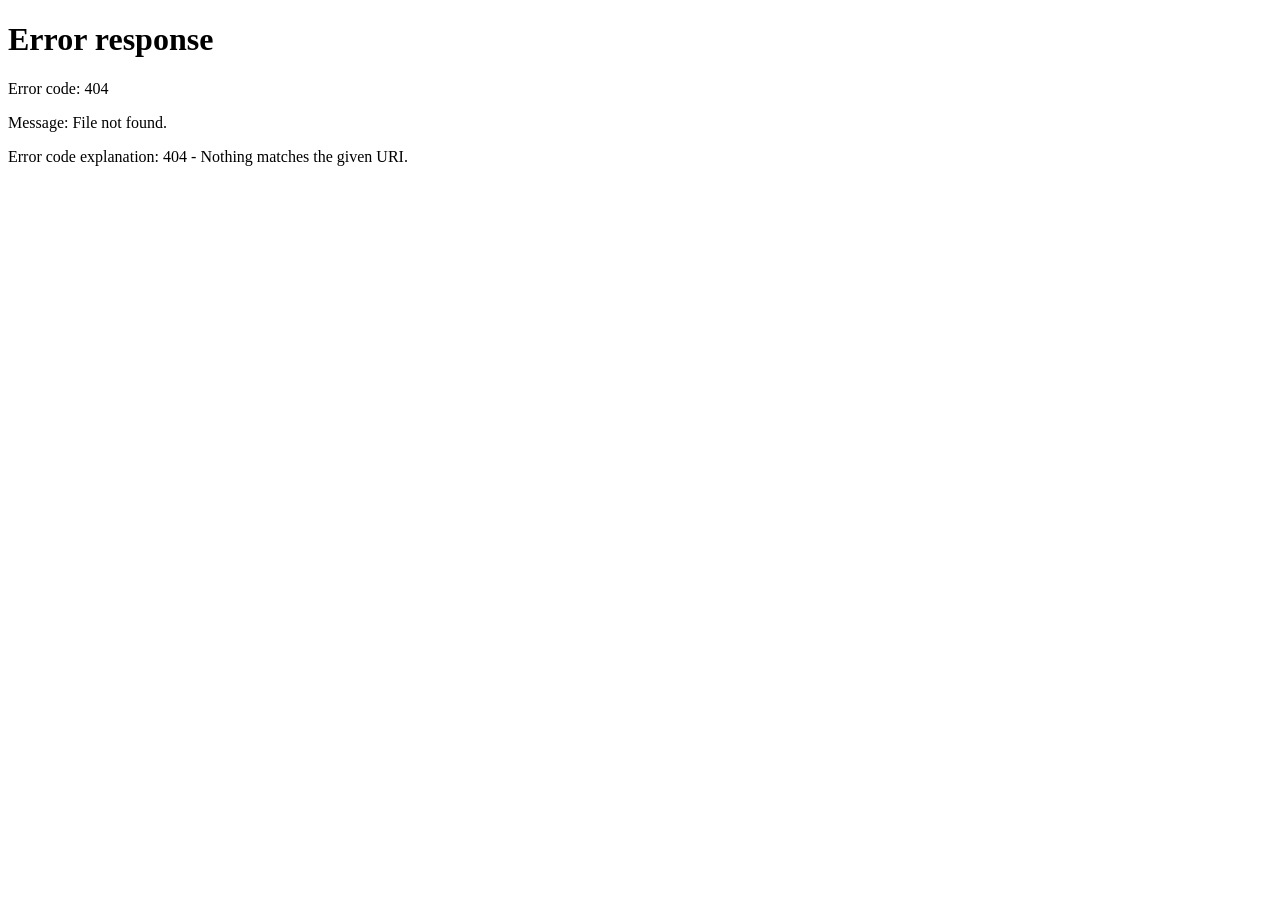
==== index.html @ 000b364d "deploy index.html" ====
<!DOCTYPE html>
<html lang="zh-CN" data-page-node-id="kHN5H6spyeayzxvFx2FbiQ">
<head data-page-node-id="uadA5RlfrrL0GPWSyUUs8O">
<meta charset="UTF-8" data-page-node-id="eBq9xme3dvLUZEIzL7eEM0">
<meta name="viewport" content="width=device-width, initial-scale=1.0" data-page-node-id="grKx82kNLLXaB38oLoaBkQ">
<title>职场工作台 · 数据看板 / 项目档案 / 产品台账</title>
<style>
  html,body{height:100%;margin:0;background:#eef1f6;font-family:-apple-system,"PingFang SC","Microsoft YaHei",sans-serif;}
  .boot{height:100%;display:flex;flex-direction:column;align-items:center;justify-content:center;gap:14px;color:#475569;}
  .spinner{width:34px;height:34px;border-radius:50%;border:3px solid #dbe2ef;border-top-color:#4f46e5;animation:spin .8s linear infinite;}
  @keyframes spin{to{transform:rotate(360deg);}}
  .boot p{font-size:13px;}
  .boot .nav-hint{font-size:12px;color:#94a3b8;}
</style>
</head>
<body data-page-node-id="uP7SuTKmqMwWRY1Sje0zIN">
<div class="boot" data-page-node-id="1J17goV7RaHcPBYS97VRDE">
  <div class="spinner" data-page-node-id="Iyz6jccqUOGOhmNQ0gWkBc"></div>
  <p data-page-node-id="PLrTbTMMP6GnXOKTVeRuUH">正在打开工作台…</p>
  <div class="nav-hint" data-page-node-id="N5bIMX28xao9TvZvNVS5ne">板块切换统一在页面顶部的「数据看板 / 项目档案 / 产品台账」标签</div>
</div>
<script>
  // 入口页：直接跳转到最后使用的板块（默认数据看板）；板块间切换由各页面顶部统一 tab 承担（整页跳转），不再使用 iframe 壳，避免顶部双套切换按钮
  var TAB_BASE={dash:'dashboard.html',proj:'project.html',prod:'product.html'};
  var target='dashboard.html';
  try{
    var saved=JSON.parse(localStorage.getItem('wb_shell_tab')||'null');
    if(saved && saved.name && TAB_BASE[saved.name]){
      target=TAB_BASE[saved.name] + (saved.qs?('?'+saved.qs):'');
    }
  }catch(e){}
  location.replace(target);
</script>
</body>
</html>
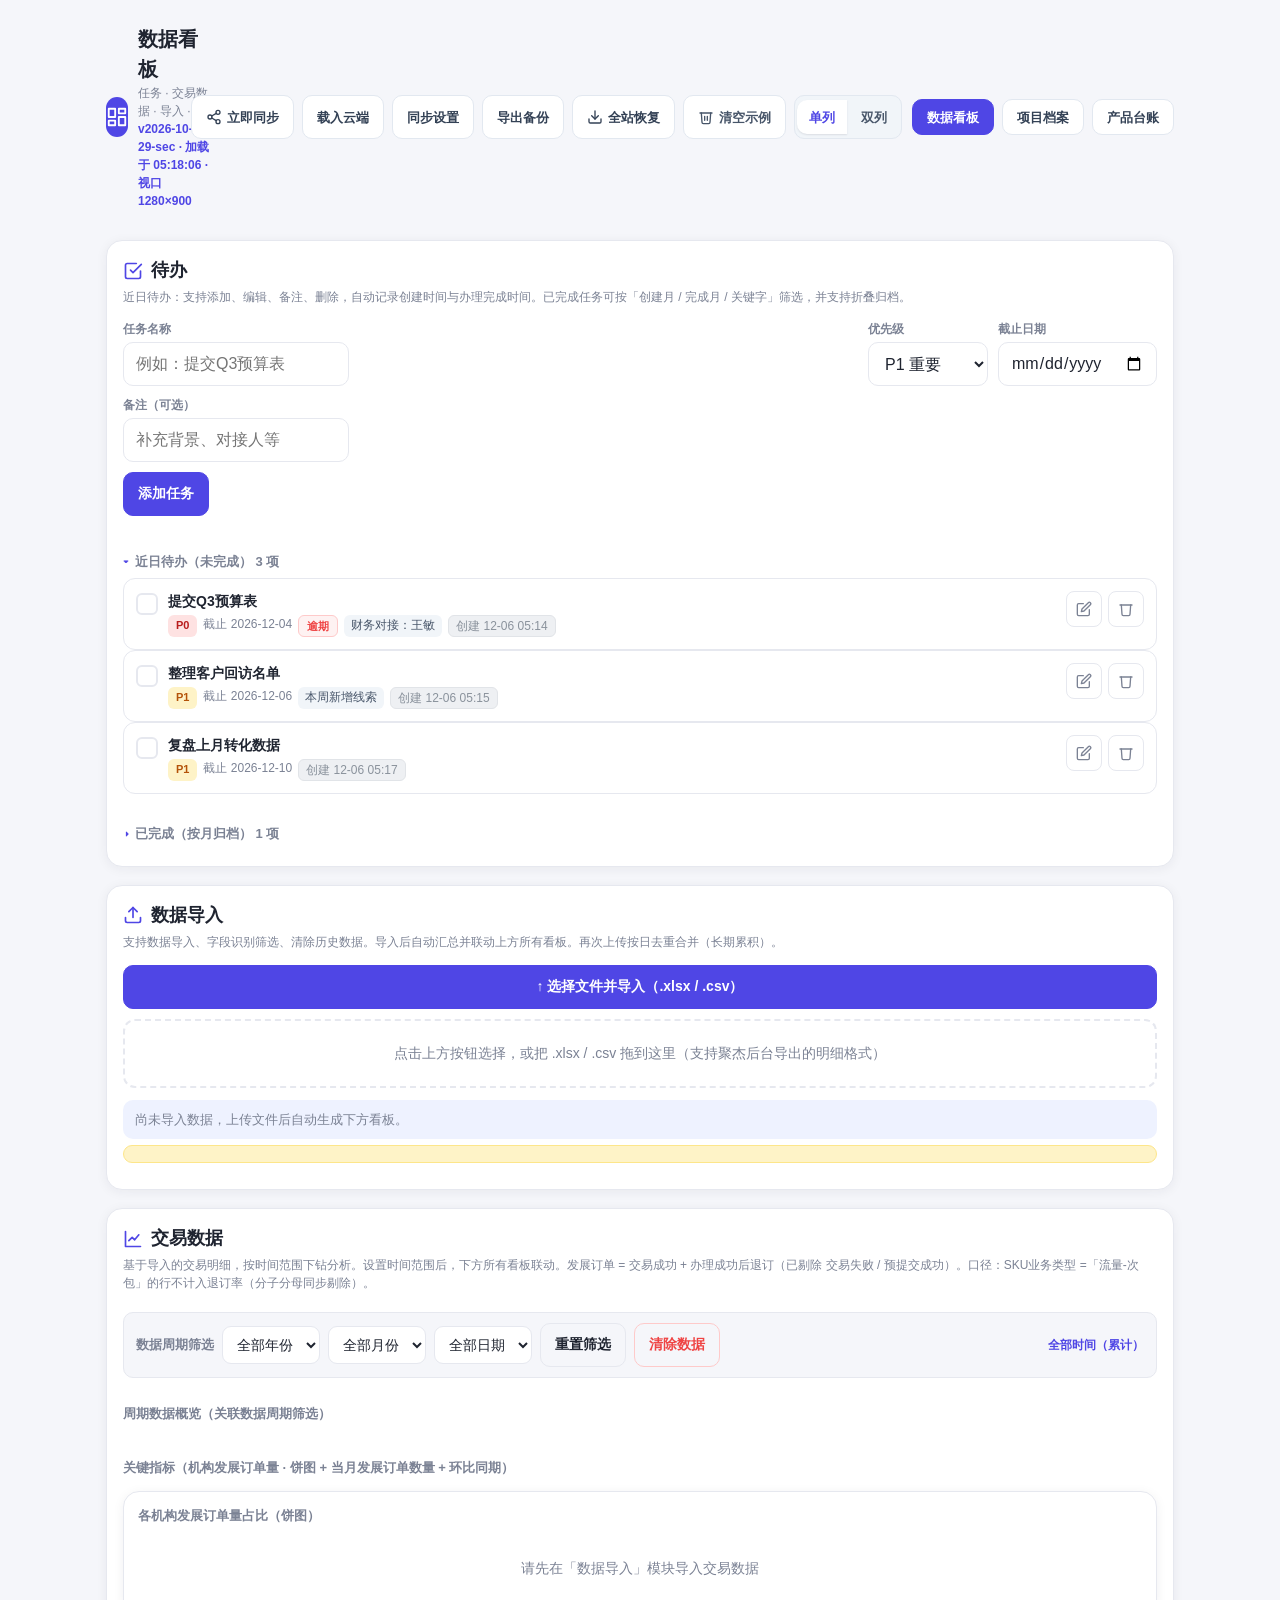
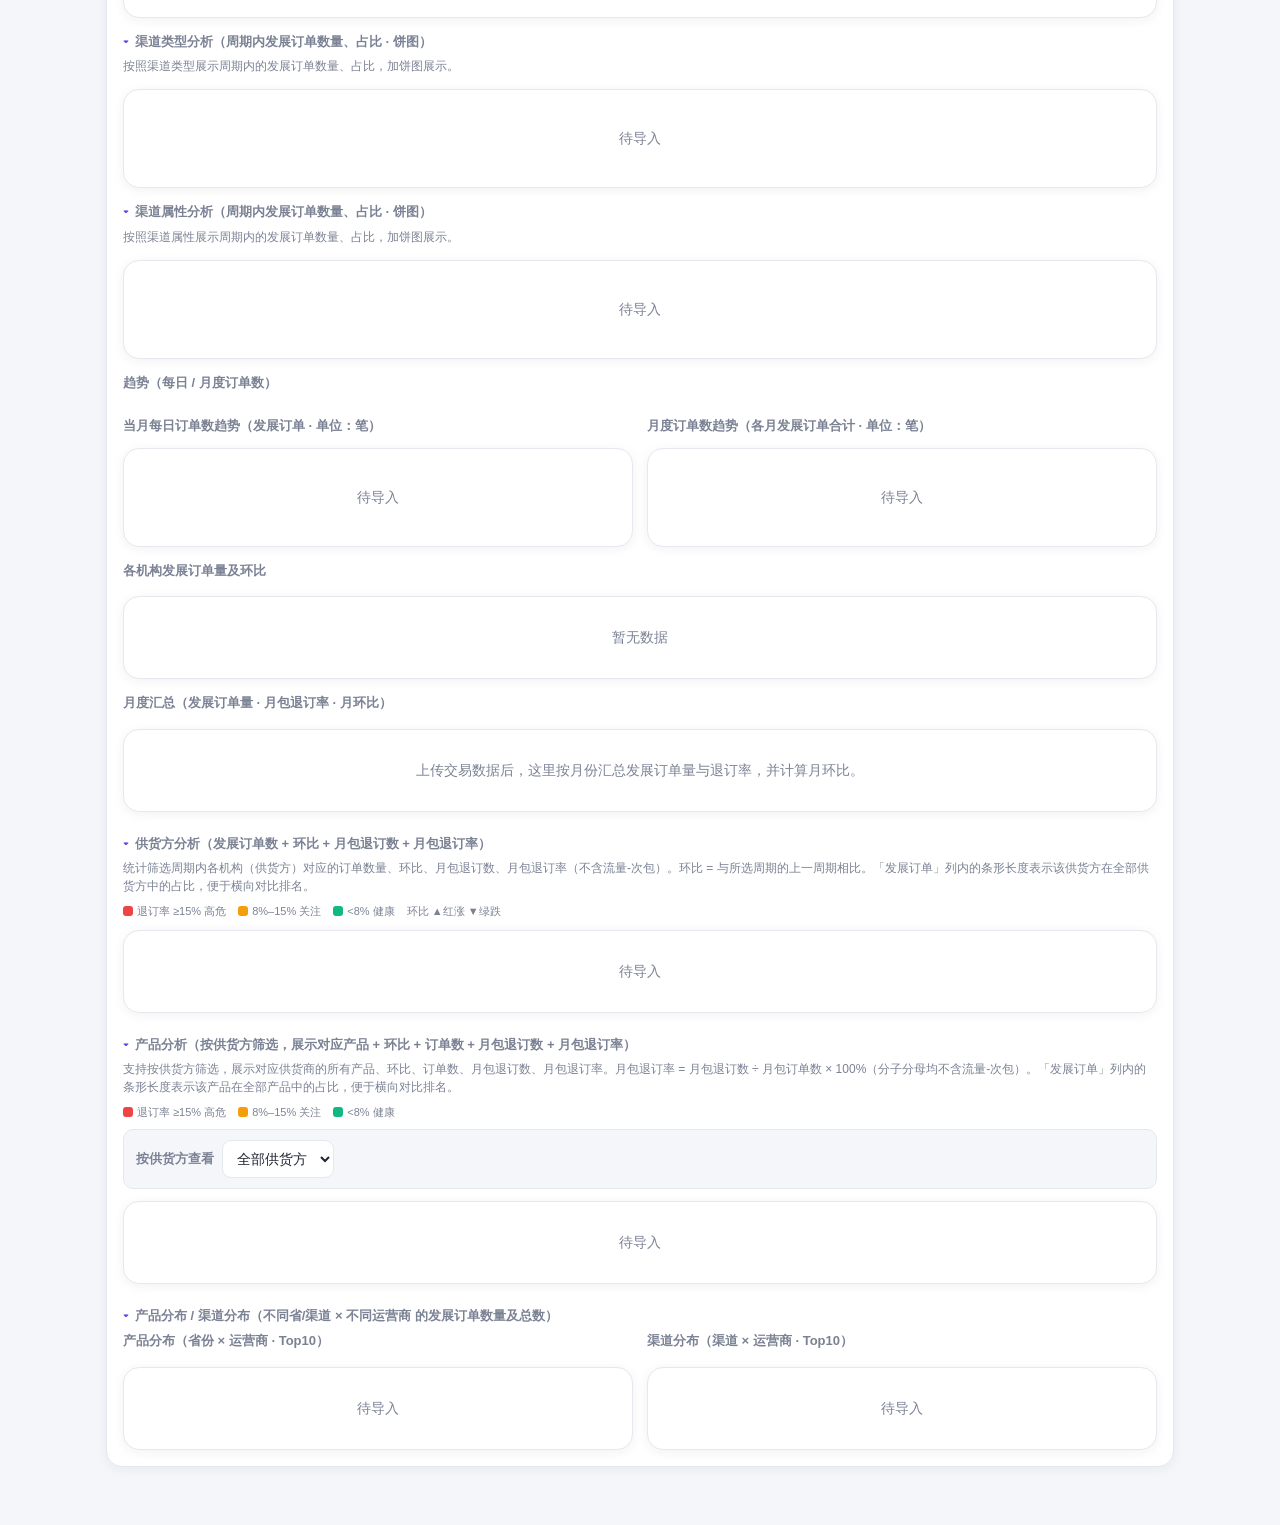
==== commit ee3c4aab: "安全重建 v2026-10-29-sec：全新历史（不含明文快照/seed敏感数据/已吊销令牌）" ====
--- a/index.html
+++ b/index.html
@@ -1,35 +1,35 @@
-<!DOCTYPE html>
-<html lang="zh-CN" data-page-node-id="kHN5H6spyeayzxvFx2FbiQ">
-<head data-page-node-id="uadA5RlfrrL0GPWSyUUs8O">
-<meta charset="UTF-8" data-page-node-id="eBq9xme3dvLUZEIzL7eEM0">
-<meta name="viewport" content="width=device-width, initial-scale=1.0" data-page-node-id="grKx82kNLLXaB38oLoaBkQ">
-<title>职场工作台 · 数据看板 / 项目档案 / 产品台账</title>
-<style>
-  html,body{height:100%;margin:0;background:#eef1f6;font-family:-apple-system,"PingFang SC","Microsoft YaHei",sans-serif;}
-  .boot{height:100%;display:flex;flex-direction:column;align-items:center;justify-content:center;gap:14px;color:#475569;}
-  .spinner{width:34px;height:34px;border-radius:50%;border:3px solid #dbe2ef;border-top-color:#4f46e5;animation:spin .8s linear infinite;}
-  @keyframes spin{to{transform:rotate(360deg);}}
-  .boot p{font-size:13px;}
-  .boot .nav-hint{font-size:12px;color:#94a3b8;}
-</style>
-</head>
-<body data-page-node-id="uP7SuTKmqMwWRY1Sje0zIN">
-<div class="boot" data-page-node-id="1J17goV7RaHcPBYS97VRDE">
-  <div class="spinner" data-page-node-id="Iyz6jccqUOGOhmNQ0gWkBc"></div>
-  <p data-page-node-id="PLrTbTMMP6GnXOKTVeRuUH">正在打开工作台…</p>
-  <div class="nav-hint" data-page-node-id="N5bIMX28xao9TvZvNVS5ne">板块切换统一在页面顶部的「数据看板 / 项目档案 / 产品台账」标签</div>
-</div>
-<script>
-  // 入口页：直接跳转到最后使用的板块（默认数据看板）；板块间切换由各页面顶部统一 tab 承担（整页跳转），不再使用 iframe 壳，避免顶部双套切换按钮
-  var TAB_BASE={dash:'dashboard.html',proj:'project.html',prod:'product.html'};
-  var target='dashboard.html';
-  try{
-    var saved=JSON.parse(localStorage.getItem('wb_shell_tab')||'null');
-    if(saved && saved.name && TAB_BASE[saved.name]){
-      target=TAB_BASE[saved.name] + (saved.qs?('?'+saved.qs):'');
-    }
-  }catch(e){}
-  location.replace(target);
-</script>
-</body>
-</html>
+<!DOCTYPE html>
+<html lang="zh-CN" data-page-node-id="kHN5H6spyeayzxvFx2FbiQ">
+<head data-page-node-id="uadA5RlfrrL0GPWSyUUs8O">
+<meta charset="UTF-8" data-page-node-id="eBq9xme3dvLUZEIzL7eEM0">
+<meta name="viewport" content="width=device-width, initial-scale=1.0" data-page-node-id="grKx82kNLLXaB38oLoaBkQ">
+<title>职场工作台 · 数据看板 / 项目档案 / 产品台账</title>
+<style>
+  html,body{height:100%;margin:0;background:#eef1f6;font-family:-apple-system,"PingFang SC","Microsoft YaHei",sans-serif;}
+  .boot{height:100%;display:flex;flex-direction:column;align-items:center;justify-content:center;gap:14px;color:#475569;}
+  .spinner{width:34px;height:34px;border-radius:50%;border:3px solid #dbe2ef;border-top-color:#4f46e5;animation:spin .8s linear infinite;}
+  @keyframes spin{to{transform:rotate(360deg);}}
+  .boot p{font-size:13px;}
+  .boot .nav-hint{font-size:12px;color:#94a3b8;}
+</style>
+</head>
+<body data-page-node-id="uP7SuTKmqMwWRY1Sje0zIN">
+<div class="boot" data-page-node-id="1J17goV7RaHcPBYS97VRDE">
+  <div class="spinner" data-page-node-id="Iyz6jccqUOGOhmNQ0gWkBc"></div>
+  <p data-page-node-id="PLrTbTMMP6GnXOKTVeRuUH">正在打开工作台…</p>
+  <div class="nav-hint" data-page-node-id="N5bIMX28xao9TvZvNVS5ne">板块切换统一在页面顶部的「数据看板 / 项目档案 / 产品台账」标签</div>
+</div>
+<script>
+  // 入口页：直接跳转到最后使用的板块（默认数据看板）；板块间切换由各页面顶部统一 tab 承担（整页跳转），不再使用 iframe 壳，避免顶部双套切换按钮
+  var TAB_BASE={dash:'dashboard.html',proj:'project.html',prod:'product.html'};
+  var target='dashboard.html';
+  try{
+    var saved=JSON.parse(localStorage.getItem('wb_shell_tab')||'null');
+    if(saved && saved.name && TAB_BASE[saved.name]){
+      target=TAB_BASE[saved.name] + (saved.qs?('?'+saved.qs):'');
+    }
+  }catch(e){}
+  location.replace(target);
+</script>
+</body>
+</html>
